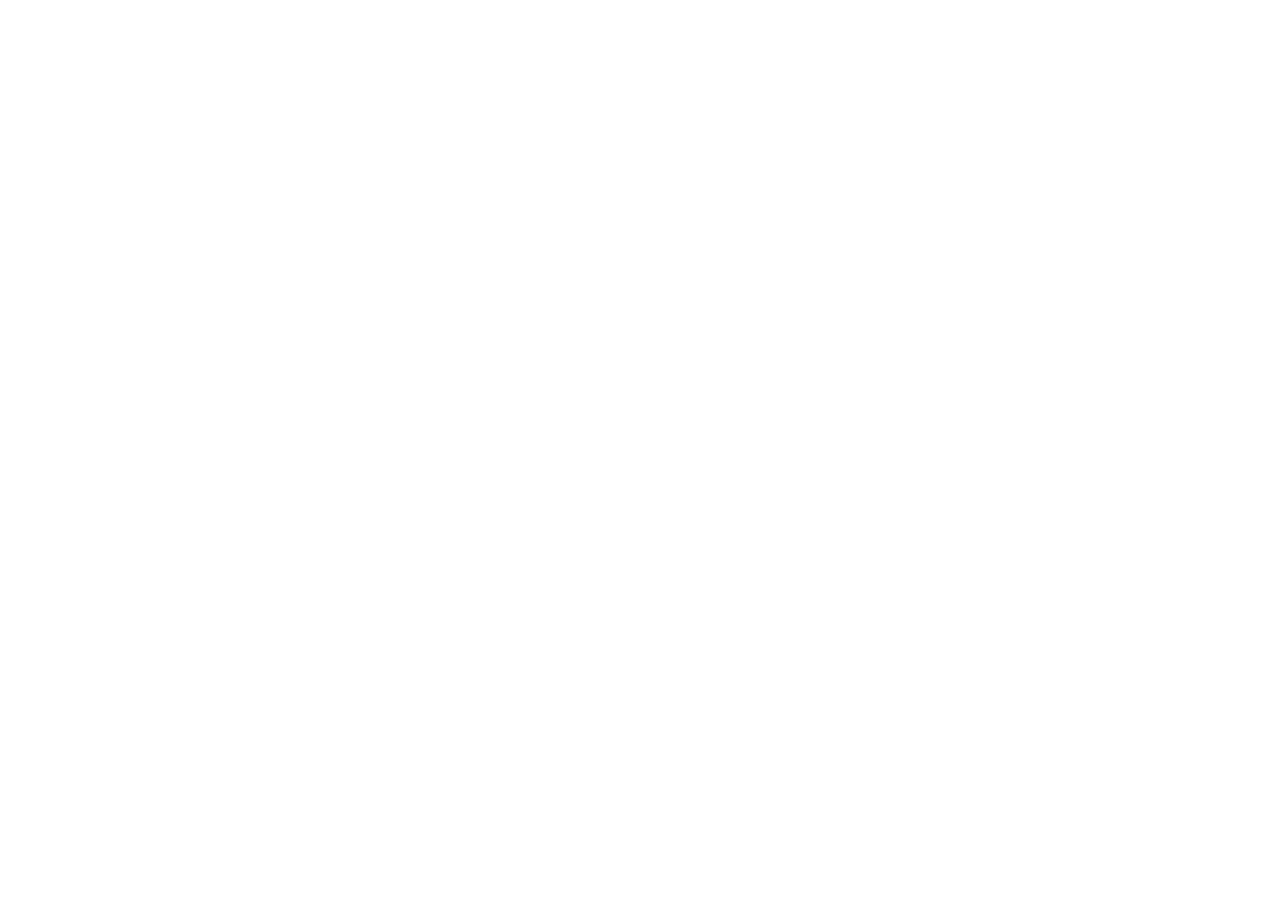
==== admin/index.html @ 8efd6888 "Add files via upload" ====
<!doctype html>
<html lang="zh-Hant">
<head>
  <meta charset="utf-8" />
  <meta name="viewport" content="width=device-width, initial-scale=1.0" />
  <title>巽風官網後台｜內容管理</title>
  <style>
    body { font-family: "Microsoft JhengHei", system-ui, sans-serif; }
  </style>
</head>
<body>
  <!-- Decap CMS 後台 -->
  <script src="https://unpkg.com/decap-cms@^3.0.0/dist/decap-cms.js"></script>
</body>
</html>
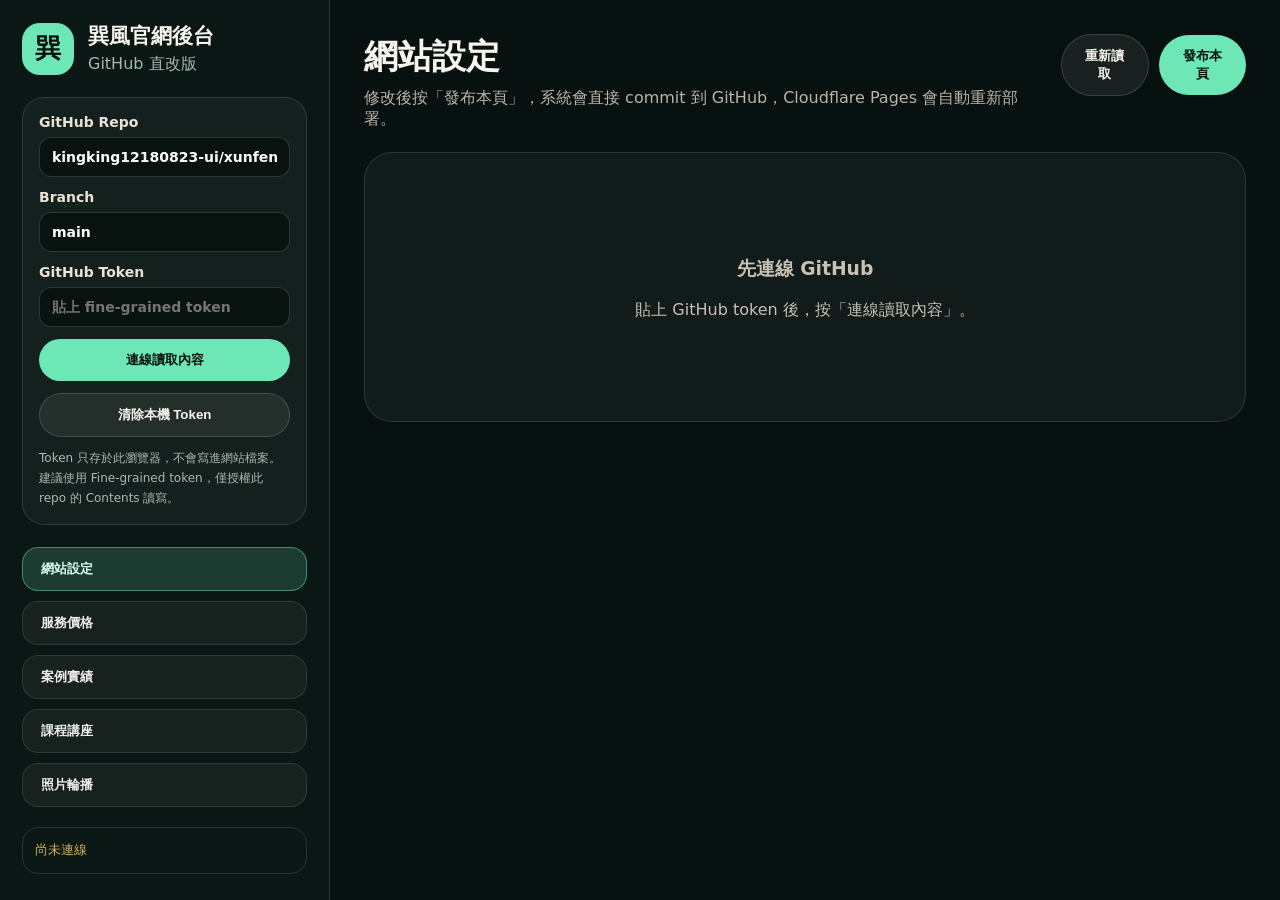
==== commit c8303bd3: "Add files via upload" ====
--- a/admin/index.html
+++ b/admin/index.html
@@ -2,14 +2,75 @@
 <html lang="zh-Hant">
 <head>
   <meta charset="utf-8" />
-  <meta name="viewport" content="width=device-width, initial-scale=1.0" />
-  <title>巽風官網後台｜內容管理</title>
-  <style>
-    body { font-family: "Microsoft JhengHei", system-ui, sans-serif; }
-  </style>
+  <meta name="viewport" content="width=device-width, initial-scale=1" />
+  <title>巽風官網後台｜GitHub 直改版</title>
+  <link rel="stylesheet" href="style.css" />
 </head>
 <body>
-  <!-- Decap CMS 後台 -->
-  <script src="https://unpkg.com/decap-cms@^3.0.0/dist/decap-cms.js"></script>
+  <div class="app">
+    <aside class="sidebar">
+      <div class="brand">
+        <div class="mark">巽</div>
+        <div>
+          <h1>巽風官網後台</h1>
+          <p>GitHub 直改版</p>
+        </div>
+      </div>
+
+      <div class="login-card">
+        <label>GitHub Repo
+          <input id="repo" value="kingking12180823-ui/xunfeng-official" />
+        </label>
+        <label>Branch
+          <input id="branch" value="main" />
+        </label>
+        <label>GitHub Token
+          <input id="token" type="password" placeholder="貼上 fine-grained token" />
+        </label>
+        <button id="connectBtn">連線讀取內容</button>
+        <button id="forgetBtn" class="ghost">清除本機 Token</button>
+        <p class="hint">Token 只存於此瀏覽器，不會寫進網站檔案。建議使用 Fine-grained token，僅授權此 repo 的 Contents 讀寫。</p>
+      </div>
+
+      <nav class="tabs">
+        <button data-tab="site" class="active">網站設定</button>
+        <button data-tab="services">服務價格</button>
+        <button data-tab="cases">案例實績</button>
+        <button data-tab="courses">課程講座</button>
+        <button data-tab="photos">照片輪播</button>
+      </nav>
+
+      <div class="status" id="status">尚未連線</div>
+    </aside>
+
+    <main class="main">
+      <div class="top">
+        <div>
+          <h2 id="pageTitle">網站設定</h2>
+          <p>修改後按「發布本頁」，系統會直接 commit 到 GitHub，Cloudflare Pages 會自動重新部署。</p>
+        </div>
+        <div class="actions">
+          <button id="reloadBtn" class="ghost">重新讀取</button>
+          <button id="saveBtn">發布本頁</button>
+        </div>
+      </div>
+
+      <section id="editor" class="editor">
+        <div class="empty">
+          <h3>先連線 GitHub</h3>
+          <p>貼上 GitHub token 後，按「連線讀取內容」。</p>
+        </div>
+      </section>
+    </main>
+  </div>
+
+  <template id="fieldTemplate">
+    <label class="field">
+      <span></span>
+      <input />
+    </label>
+  </template>
+
+  <script src="app.js"></script>
 </body>
 </html>
--- a/admin/style.css
+++ b/admin/style.css
@@ -0,0 +1 @@
+*{box-sizing:border-box}body{margin:0;font-family:"Microsoft JhengHei","Noto Sans TC",system-ui,sans-serif;background:#07110f;color:#f7f4ed}.app{min-height:100vh;display:grid;grid-template-columns:330px 1fr}.sidebar{border-right:1px solid rgba(255,255,255,.12);background:#0b1714;padding:22px;position:sticky;top:0;height:100vh;overflow:auto}.brand{display:flex;gap:14px;align-items:center;margin-bottom:22px}.mark{width:52px;height:52px;border-radius:18px;background:#6ee7b7;color:#06110e;display:grid;place-items:center;font-weight:900;font-size:26px}.brand h1{font-size:21px;margin:0}.brand p{margin:4px 0 0;color:#9fbaae}.login-card{border:1px solid rgba(255,255,255,.12);background:rgba(255,255,255,.04);border-radius:22px;padding:16px;display:grid;gap:12px}.login-card label,.field{display:grid;gap:7px;color:#e9e2d6;font-weight:800;font-size:14px}.login-card input,.field input,.field textarea,select{width:100%;border:1px solid rgba(255,255,255,.15);background:#08130f;color:#fff;border-radius:12px;padding:11px 12px;font:inherit}.field textarea{min-height:120px;resize:vertical}button{border:0;border-radius:999px;padding:12px 18px;background:#6ee7b7;color:#06110e;font-weight:900;cursor:pointer}button:hover{filter:brightness(1.08)}button.ghost{background:rgba(255,255,255,.07);border:1px solid rgba(255,255,255,.15);color:#f7f4ed}.hint{font-size:12px;line-height:1.65;color:#aeb7b0;margin:0}.tabs{display:grid;gap:10px;margin-top:22px}.tabs button{justify-content:flex-start;text-align:left;border-radius:16px;background:rgba(255,255,255,.05);color:#eee;border:1px solid rgba(255,255,255,.1)}.tabs button.active{background:rgba(110,231,183,.18);border-color:rgba(110,231,183,.45);color:#d9fff1}.status{margin-top:20px;border:1px solid rgba(255,255,255,.12);border-radius:16px;padding:12px;color:#d8b15f;font-size:13px;line-height:1.6}.main{padding:34px;max-width:1120px}.top{display:flex;align-items:flex-start;justify-content:space-between;gap:20px;margin-bottom:22px}.top h2{font-size:34px;margin:0 0 8px}.top p{margin:0;color:#bcb4a8}.actions{display:flex;gap:10px;align-items:center}.editor{border:1px solid rgba(255,255,255,.12);background:rgba(255,255,255,.045);border-radius:28px;padding:24px}.empty{text-align:center;padding:60px 20px;color:#c8c1b6}.grid{display:grid;grid-template-columns:repeat(2,minmax(0,1fr));gap:16px}.wide{grid-column:1/-1}.item{border:1px solid rgba(255,255,255,.12);background:rgba(0,0,0,.18);border-radius:22px;padding:18px;margin-bottom:16px}.item-head{display:flex;justify-content:space-between;gap:12px;align-items:center;margin-bottom:14px}.item-head h3{margin:0;font-size:19px}.danger{background:rgba(180,83,58,.18)!important;color:#ffd7cd!important;border:1px solid rgba(180,83,58,.35)!important}.addbar{display:flex;gap:12px;margin:16px 0 0}.preview-img{width:160px;height:100px;object-fit:cover;border-radius:14px;border:1px solid rgba(255,255,255,.12);background:#111;margin-top:8px}.small{font-size:12px;color:#aaa;line-height:1.6}.notice{border:1px solid rgba(216,177,95,.35);background:rgba(216,177,95,.08);color:#ffedc2;padding:14px;border-radius:16px;margin-bottom:18px}@media(max-width:900px){.app{grid-template-columns:1fr}.sidebar{position:relative;height:auto}.grid{grid-template-columns:1fr}.top{display:block}.actions{margin-top:16px}}
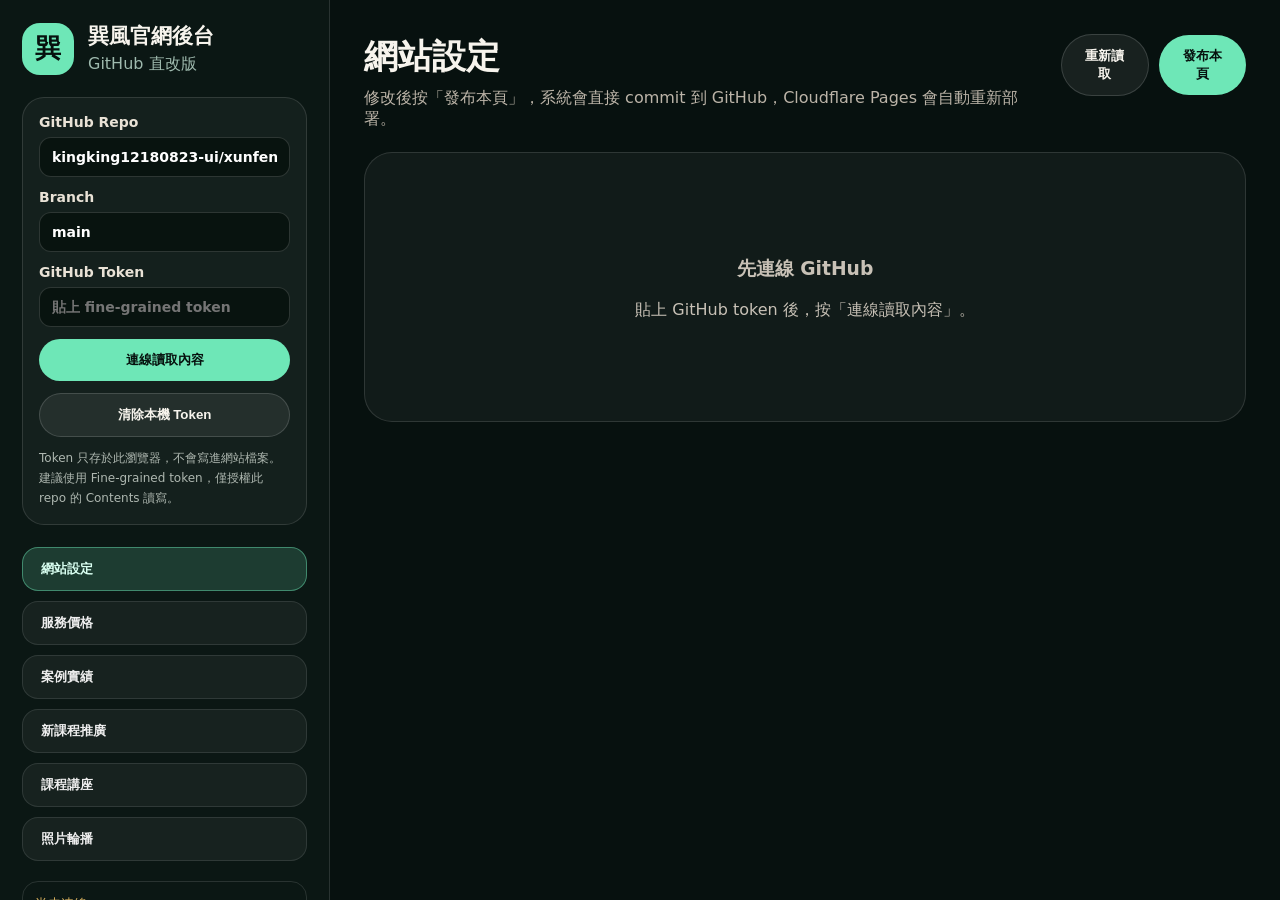
==== commit 029742a4: "Add palm reading course promo" ====
--- a/admin/index.html
+++ b/admin/index.html
@@ -3,6 +3,7 @@
 <head>
   <meta charset="utf-8" />
   <meta name="viewport" content="width=device-width, initial-scale=1" />
+  <meta name="robots" content="noindex,nofollow" />
   <title>巽風官網後台｜GitHub 直改版</title>
   <link rel="stylesheet" href="style.css" />
 </head>
@@ -36,6 +37,7 @@
         <button data-tab="site" class="active">網站設定</button>
         <button data-tab="services">服務價格</button>
         <button data-tab="cases">案例實績</button>
+        <button data-tab="coursePromo">新課程推廣</button>
         <button data-tab="courses">課程講座</button>
         <button data-tab="photos">照片輪播</button>
       </nav>
--- a/admin/style.css
+++ b/admin/style.css
@@ -1 +1,19 @@
-*{box-sizing:border-box}body{margin:0;font-family:"Microsoft JhengHei","Noto Sans TC",system-ui,sans-serif;background:#07110f;color:#f7f4ed}.app{min-height:100vh;display:grid;grid-template-columns:330px 1fr}.sidebar{border-right:1px solid rgba(255,255,255,.12);background:#0b1714;padding:22px;position:sticky;top:0;height:100vh;overflow:auto}.brand{display:flex;gap:14px;align-items:center;margin-bottom:22px}.mark{width:52px;height:52px;border-radius:18px;background:#6ee7b7;color:#06110e;display:grid;place-items:center;font-weight:900;font-size:26px}.brand h1{font-size:21px;margin:0}.brand p{margin:4px 0 0;color:#9fbaae}.login-card{border:1px solid rgba(255,255,255,.12);background:rgba(255,255,255,.04);border-radius:22px;padding:16px;display:grid;gap:12px}.login-card label,.field{display:grid;gap:7px;color:#e9e2d6;font-weight:800;font-size:14px}.login-card input,.field input,.field textarea,select{width:100%;border:1px solid rgba(255,255,255,.15);background:#08130f;color:#fff;border-radius:12px;padding:11px 12px;font:inherit}.field textarea{min-height:120px;resize:vertical}button{border:0;border-radius:999px;padding:12px 18px;background:#6ee7b7;color:#06110e;font-weight:900;cursor:pointer}button:hover{filter:brightness(1.08)}button.ghost{background:rgba(255,255,255,.07);border:1px solid rgba(255,255,255,.15);color:#f7f4ed}.hint{font-size:12px;line-height:1.65;color:#aeb7b0;margin:0}.tabs{display:grid;gap:10px;margin-top:22px}.tabs button{justify-content:flex-start;text-align:left;border-radius:16px;background:rgba(255,255,255,.05);color:#eee;border:1px solid rgba(255,255,255,.1)}.tabs button.active{background:rgba(110,231,183,.18);border-color:rgba(110,231,183,.45);color:#d9fff1}.status{margin-top:20px;border:1px solid rgba(255,255,255,.12);border-radius:16px;padding:12px;color:#d8b15f;font-size:13px;line-height:1.6}.main{padding:34px;max-width:1120px}.top{display:flex;align-items:flex-start;justify-content:space-between;gap:20px;margin-bottom:22px}.top h2{font-size:34px;margin:0 0 8px}.top p{margin:0;color:#bcb4a8}.actions{display:flex;gap:10px;align-items:center}.editor{border:1px solid rgba(255,255,255,.12);background:rgba(255,255,255,.045);border-radius:28px;padding:24px}.empty{text-align:center;padding:60px 20px;color:#c8c1b6}.grid{display:grid;grid-template-columns:repeat(2,minmax(0,1fr));gap:16px}.wide{grid-column:1/-1}.item{border:1px solid rgba(255,255,255,.12);background:rgba(0,0,0,.18);border-radius:22px;padding:18px;margin-bottom:16px}.item-head{display:flex;justify-content:space-between;gap:12px;align-items:center;margin-bottom:14px}.item-head h3{margin:0;font-size:19px}.danger{background:rgba(180,83,58,.18)!important;color:#ffd7cd!important;border:1px solid rgba(180,83,58,.35)!important}.addbar{display:flex;gap:12px;margin:16px 0 0}.preview-img{width:160px;height:100px;object-fit:cover;border-radius:14px;border:1px solid rgba(255,255,255,.12);background:#111;margin-top:8px}.small{font-size:12px;color:#aaa;line-height:1.6}.notice{border:1px solid rgba(216,177,95,.35);background:rgba(216,177,95,.08);color:#ffedc2;padding:14px;border-radius:16px;margin-bottom:18px}@media(max-width:900px){.app{grid-template-columns:1fr}.sidebar{position:relative;height:auto}.grid{grid-template-columns:1fr}.top{display:block}.actions{margin-top:16px}}+*{box-sizing:border-box}body{margin:0;font-family:"Microsoft JhengHei","Noto Sans TC",system-ui,sans-serif;background:#07110f;color:#f7f4ed}.app{min-height:100vh;display:grid;grid-template-columns:330px 1fr}.sidebar{border-right:1px solid rgba(255,255,255,.12);background:#0b1714;padding:22px;position:sticky;top:0;height:100vh;overflow:auto}.brand{display:flex;gap:14px;align-items:center;margin-bottom:22px}.mark{width:52px;height:52px;border-radius:18px;background:#6ee7b7;color:#06110e;display:grid;place-items:center;font-weight:900;font-size:26px}.brand h1{font-size:21px;margin:0}.brand p{margin:4px 0 0;color:#9fbaae}.login-card{border:1px solid rgba(255,255,255,.12);background:rgba(255,255,255,.04);border-radius:22px;padding:16px;display:grid;gap:12px}.login-card label,.field{display:grid;gap:7px;color:#e9e2d6;font-weight:800;font-size:14px}.login-card input,.field input,.field textarea,select{width:100%;border:1px solid rgba(255,255,255,.15);background:#08130f;color:#fff;border-radius:12px;padding:11px 12px;font:inherit}.field textarea{min-height:120px;resize:vertical}button{border:0;border-radius:999px;padding:12px 18px;background:#6ee7b7;color:#06110e;font-weight:900;cursor:pointer}button:hover{filter:brightness(1.08)}button.ghost{background:rgba(255,255,255,.07);border:1px solid rgba(255,255,255,.15);color:#f7f4ed}.hint{font-size:12px;line-height:1.65;color:#aeb7b0;margin:0}.tabs{display:grid;gap:10px;margin-top:22px}.tabs button{justify-content:flex-start;text-align:left;border-radius:16px;background:rgba(255,255,255,.05);color:#eee;border:1px solid rgba(255,255,255,.1)}.tabs button.active{background:rgba(110,231,183,.18);border-color:rgba(110,231,183,.45);color:#d9fff1}.status{margin-top:20px;border:1px solid rgba(255,255,255,.12);border-radius:16px;padding:12px;color:#d8b15f;font-size:13px;line-height:1.6}.main{padding:34px;max-width:1120px}.top{display:flex;align-items:flex-start;justify-content:space-between;gap:20px;margin-bottom:22px}.top h2{font-size:34px;margin:0 0 8px}.top p{margin:0;color:#bcb4a8}.actions{display:flex;gap:10px;align-items:center}.editor{border:1px solid rgba(255,255,255,.12);background:rgba(255,255,255,.045);border-radius:28px;padding:24px}.empty{text-align:center;padding:60px 20px;color:#c8c1b6}.grid{display:grid;grid-template-columns:repeat(2,minmax(0,1fr));gap:16px}.wide{grid-column:1/-1}.item{border:1px solid rgba(255,255,255,.12);background:rgba(0,0,0,.18);border-radius:22px;padding:18px;margin-bottom:16px}.item-head{display:flex;justify-content:space-between;gap:12px;align-items:center;margin-bottom:14px}.item-head h3{margin:0;font-size:19px}.danger{background:rgba(180,83,58,.18)!important;color:#ffd7cd!important;border:1px solid rgba(180,83,58,.35)!important}.addbar{display:flex;gap:12px;margin:16px 0 0}.preview-img{width:160px;height:100px;object-fit:cover;border-radius:14px;border:1px solid rgba(255,255,255,.12);background:#111;margin-top:8px}.small{font-size:12px;color:#aaa;line-height:1.6}.notice{border:1px solid rgba(216,177,95,.35);background:rgba(216,177,95,.08);color:#ffedc2;padding:14px;border-radius:16px;margin-bottom:18px}@media(max-width:900px){.app{grid-template-columns:1fr}.sidebar{position:relative;height:auto}.grid{grid-template-columns:1fr}.top{display:block}.actions{margin-top:16px}}
+
+.checkbox-field {
+  display: flex;
+  align-items: center;
+  gap: 14px;
+}
+.checkbox-field input[type="checkbox"] {
+  width: 24px;
+  height: 24px;
+  accent-color: #6ee7b7;
+}
+.preview-video {
+  width: 100%;
+  max-height: 260px;
+  border-radius: 16px;
+  margin-top: 10px;
+  background: #000;
+}
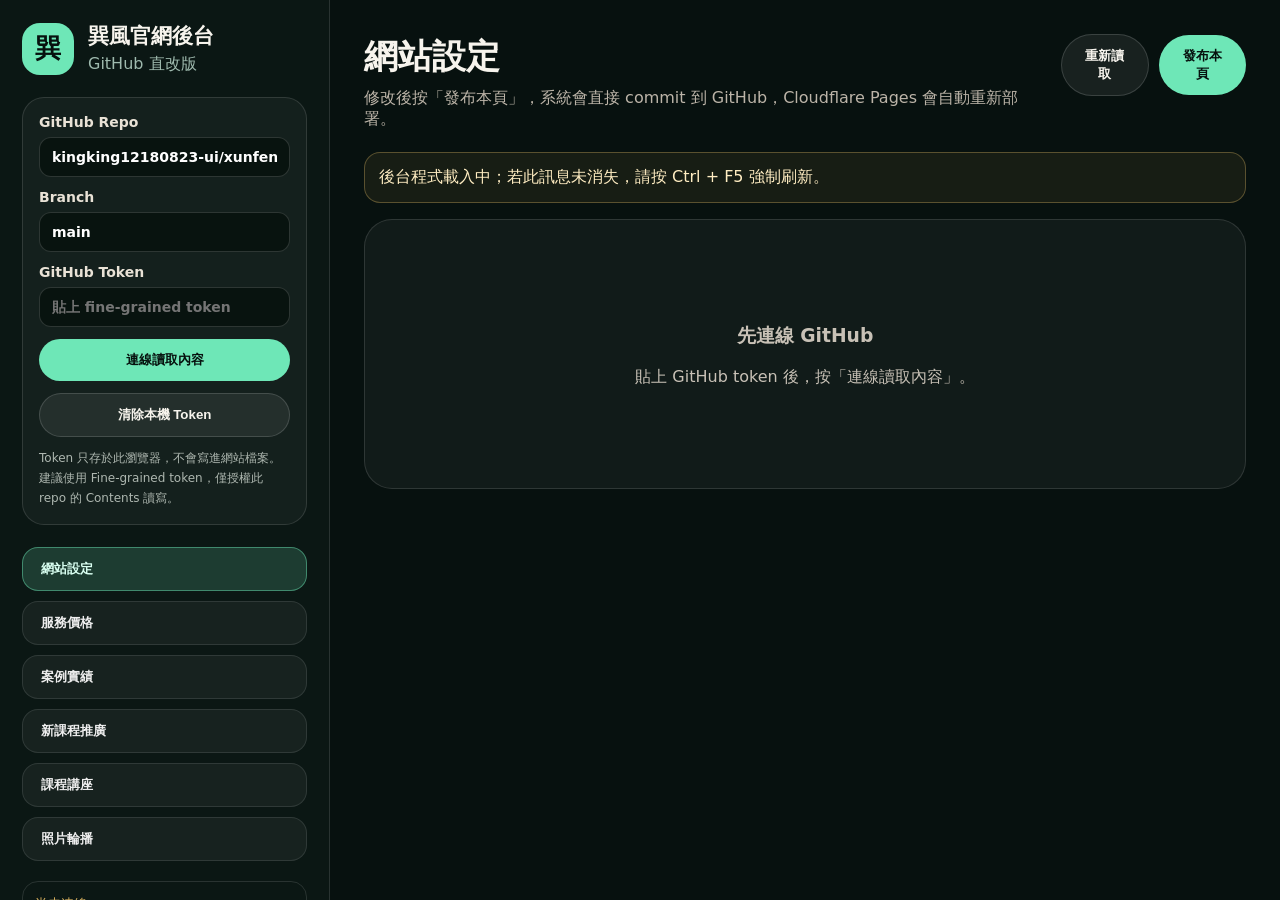
==== commit 226617d4: "Fix admin GitHub connection" ====
--- a/admin/index.html
+++ b/admin/index.html
@@ -57,6 +57,9 @@
         </div>
       </div>
 
+      <div id="adminBootCheck" class="notice" style="margin-bottom:16px; display:none;">
+          後台程式載入中；若此訊息未消失，請按 Ctrl + F5 強制刷新。
+        </div>
       <section id="editor" class="editor">
         <div class="empty">
           <h3>先連線 GitHub</h3>
@@ -73,6 +76,15 @@
     </label>
   </template>
 
-  <script src="app.js"></script>
+  <script src="app.js?v=6"></script>
+<script id="admin-v6-boot-check">
+(function(){
+  var el = document.getElementById('adminBootCheck');
+  if(el) el.style.display = 'block';
+  setTimeout(function(){
+    if(window.__xunfengAdminReady && el) el.style.display = 'none';
+  }, 800);
+})();
+</script>
 </body>
 </html>
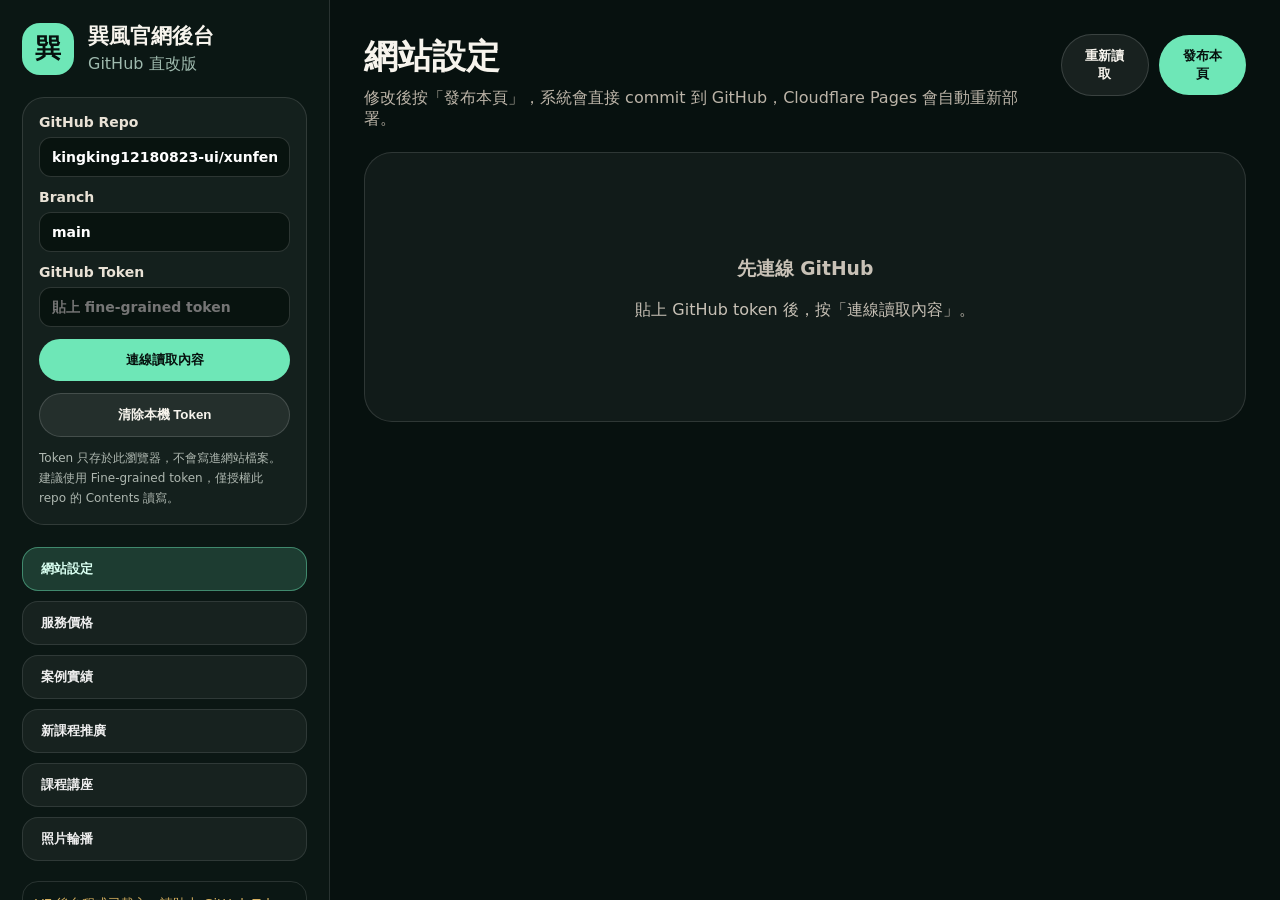
==== commit c6fcd72b: "Fix admin app syntax error" ====
--- a/admin/index.html
+++ b/admin/index.html
@@ -58,7 +58,7 @@
       </div>
 
       <div id="adminBootCheck" class="notice" style="margin-bottom:16px; display:none;">
-          後台程式載入中；若此訊息未消失，請按 Ctrl + F5 強制刷新。
+          後台程式載入中；若此訊息未消失，請按 Ctrl + F5 強制刷新，或確認 admin/app.js?v=7 是否已部署。
         </div>
       <section id="editor" class="editor">
         <div class="empty">
@@ -76,7 +76,7 @@
     </label>
   </template>
 
-  <script src="app.js?v=6"></script>
+  <script src="app.js?v=7"></script>
 <script id="admin-v6-boot-check">
 (function(){
   var el = document.getElementById('adminBootCheck');
